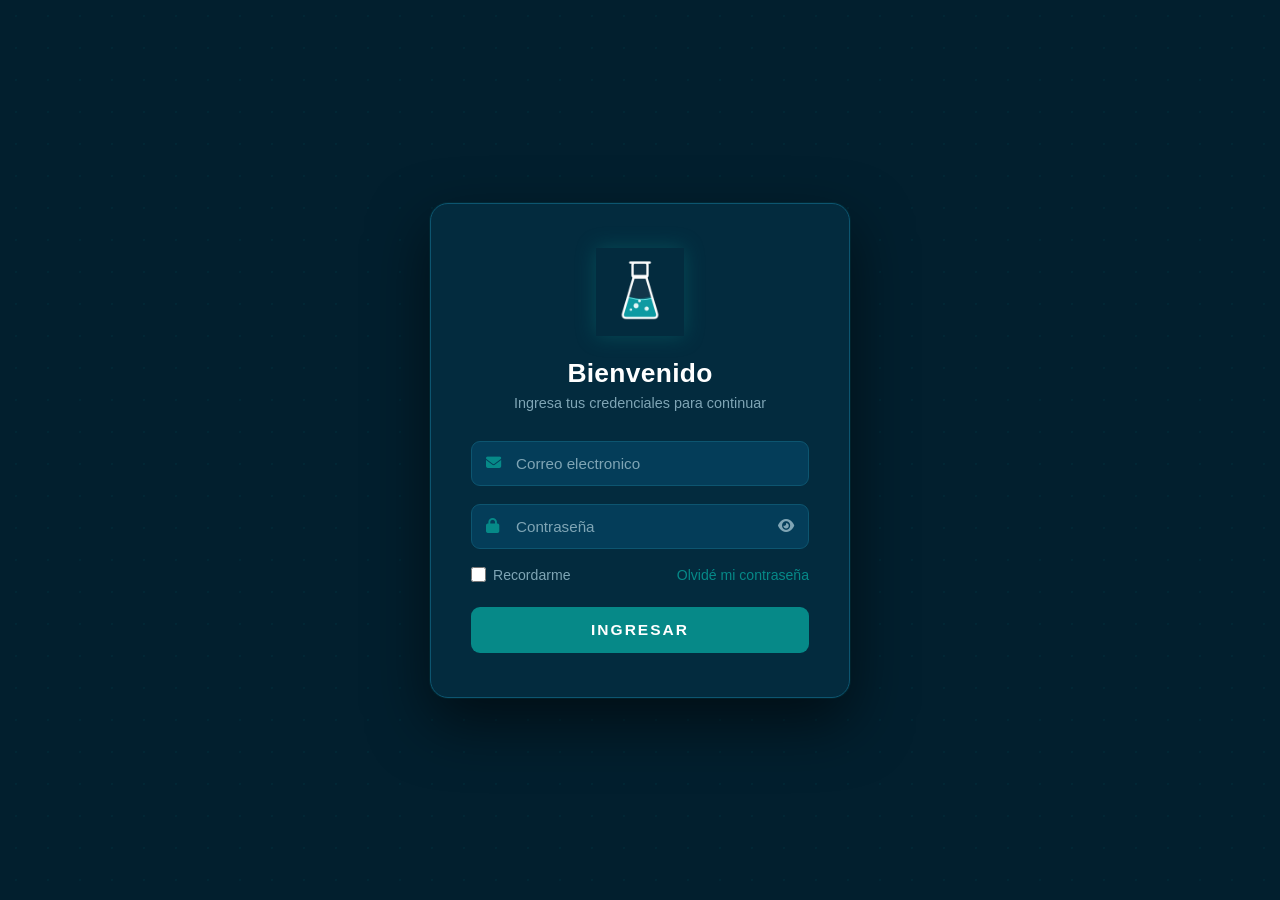
==== index.html @ 8b0cb68a "Agregando permisos en los HTML no PHP" ====
<!DOCTYPE html>
<html lang="en">
        
    <head>
        <meta charset="UTF-8">
        <meta name="viewport" content="width=device-width, initial-scale=1.0">

            <title>VITALAB</title>
            <link rel="stylesheet" href="styleVitalab.css">
            <link rel="icon" href="icons/VitaLabCla.ico">
    </head>
        
    <body> 
        <div class="Menu">
            <img src="images/Menu.png" alt="Icono menu" width="45px">
            <img src="images/Close.png" alt="Icono menu" width="45px">
        </div>
            <div class="barra_lateral">
                <div class="titulo_menu"> 
                    <img id="Logo" src="images/VitaLabCla.png" alt="Logo de VitaLab">
                    <span>Vitalab</span>
                </div>
                <br>
                <nav class="navegacion"> 
                    <ul>
                        <br>
                        <li>
                            <a href="#PrimerContenido" id="PrimerBoton">
                                <img src="images/Mail.png" alt="logo de gmail" width="20">
                                <span> &nbsp;&nbsp;&nbsp;&nbsp;Dashboard </span>
                            </a>
                        </li>
                            
                        <li>
                            <a href="#SegundoContenido" id="SegundoBoton">
                                <img src="images/Mail.png" alt="logo de gmail" width="20">
                                <span> &nbsp;&nbsp;&nbsp;&nbsp;Usuarios </span>
                            </a>
                        </li>
                        
                        <li>
                            <a href="#TercerContenido" id="TercerBoton">
                                <img src="images/Mail.png" alt="logo de gmail" width="20">
                                <span> &nbsp;&nbsp;&nbsp;&nbsp;Módulos </span>
                            </a>
                        </li>

                        <li>
                            <a href="#CuartoContenido" id="CuartoBoton">
                                <img src="images/Mail.png" alt="logo de gmail" width="20">
                                <span> &nbsp;&nbsp;&nbsp;&nbsp;Perfiles </span>
                            </a>
                        </li>

                        <li>
                            <a href="#QuintoContenido" id="QuintoBoton">
                                <img src="images/Mail.png" alt="logo de gmail" width="20">
                                <span> &nbsp;&nbsp;&nbsp;&nbsp;Permisos</P> </span>
                            </a>
                        </li>

                        <li>
                            <a href="#SextaContenido" id="SextoBoton">
                                <img src="images/Mail.png" alt="logo de gmail" width="20">
                                <span> &nbsp;&nbsp;&nbsp;&nbsp;Alumnos </span>
                            </a>
                        </li>

                        <li>
                            <a href="#SeptimaContenido" id="SeptimoBoton">
                                <img src="images/Mail.png" alt="logo de gmail" width="20">
                                <span> &nbsp;&nbsp;&nbsp;&nbsp;Carreras </span>
                            </a>
                        </li>
                    </ul>
                </nav>

                <div class="linea"></div>

                <div class="modo_oscuro">
                    <div class="info">
                        <img src="images/Oscuro.png" alt="Icono modo oscuro" width="25">
                        <span> Dark mode</span>
                    </div>

                    <div class="switch">
                        <div class="base">
                            <div class="circulo"></div>
                        </div>
                    </div>
                </div>

                <div class="usuario">
                    <img src="images/Usuario.png" alt="icono usuario">
                    <div class="info_usuario">
                        <div class="nombre_email">
                            <span class="nombre"> Nombre </span>
                            <span class="email"> Email </span>
                            <span class="perfil"> Perfil </span>
                        </div>
                    </div>
                </div>
                <br>
                <button class="cerrarSesion">Cerrar Sessión</button>
            </div>  

        <main>

            <section id="PrimerContenido" class="PrimeraSeccion">
                <h1> VITALAB </h1>
                <p>Sección del Dashboard.</p>
            </section>

            <!--Seccion del CRUD de Usuarios-->
            <section id="SegundoContenido" class="SegundaSeccion">
                <div class="contenedor_usuario"></div>
            </section>

            <section id="TercerContenido" class="TercerSeccion">
                <div class="contenedor_modulo"></div>
            </section>

            <section id="CuartoContenido" class="CuartaSeccion">
                <div class="contenedor_perfil"></div>
            </section>

            <section id="QuintoContenido" class="QuintaSeccion">
                <div class="contenedor_perfilmodulo"></div>
            </section>

            <section id="SextaContenido" class="SextaSeccion">
                <div class="contenedor_alumno"></div>
            </section>

            <section id="SeptimaContenido" class="SeptimaSeccion">
                <div class="contenedor_carrera"></div>
            </section>

            <section>
                <div class="wave wave1"></div>
                <div class="wave wave2"></div>
                <div class="wave wave3"></div>
                <div class="wave wave4"></div>
            </section>  

        </main>

        <script src="scriptVitalab.js"></script>
        <script src="scriptPermisos.js"></script>

    </body>
</html>
---- styleVitalab.css ----
@import url('https://fonts.googleapis.com/css2?family=Outfit:wght@500&display=swap');

/* Variables para los colores a utilizar*/
:root {
    --color-barra_lateral: #043D59;
    --color-texto: rgb(255,255,255);
    --color-texto_menu: #FFFFFF;
    --color-boton-texto: #FFFFFF;
    --color-boton: #068988;
    --color-menu-hover: #043D59;
    --color-menu-hover-texto: #000000;
    --color-scroll: #FFFFFF;
    --color-scroll-hover: #068988;
    --color-linea: #FFFFFF;
    --color-menu: #068988;
}

.dark-mode{
    --color-barra_lateral: #000000;
    --color-texto: #021F2E;
    --color-texto_menu: #E6E6E6;
    --color-boton-texto: #FFFFFF;
    --color-boton: #05A6A4;
    --color-menu-hover: #0D2F42;
    --color-menu-hover-texto: #FFFFFF;
    --color-texto: rgb(230, 230, 230);
    --color-scroll: #068988;
    --color-scroll-hover: #FFFFFF;
    --color-linea: #068988;
}

*{
    margin: 0;
    padding: 0;
    box-sizing: border-box;
    font-family: "Outfit", sans-serif;
}

html {
    height: 100%;
}

#Logo {
    width: 50px;
    height: auto;
}
body {
    border: 5px solid #043D59;
    height: 100vh;
    width: 100%; 
    background-color: #FFFFFF;
}

.Menu{
    position: fixed;
    width: 50px;
    height: 50px;
    font-size: 30px;
    display: none;
    justify-content: center;
    align-items: center;
    border-radius: 50%;
    cursor: pointer;
    background-color: var(--color-menu);
    color: var(--color-texto);
    right: 15px;
    top: 15px;
    z-index: 100;
}
.barra_lateral {
    position: fixed;
    display: flex;
    flex-direction: column;
    justify-content: space-between;
    width: 250px;
    height: 100%;
    padding: 20px 15px;
    background-color: var(--color-barra_lateral);
    transition: width 0.5s ease, background-color 0.3s ease, left 0.5s ease;
    z-index: 10001;
}

.barra_lateral .titulo_menu {

    width: 100%;
    height: 45px;
    color: var(--color-texto);
    display: flex;
    align-items: center;
}

.barra_lateral .titulo_menu img {
    min-width: 50px;
    font-size: 40px;
    cursor: pointer
}

.barra_lateral span {
    font-size: 18px ;
    white-space: nowrap;
    text-align: left;
    opacity: 1;
    transition: opacity 0.5s ease;  

}

.barra_lateral .titulo_menu span{
    margin-left: 5px;
    font-size: 25px;
    border: 2px;
}
.mini_barra_lateral {
    width: 80px;
}

.barra_lateral .oculto {
    opacity: 0;
    width: 0;
}

.barra_lateral .boton {
    margin-top: 30px;
    width: 100%;
    height: 45px;
    display: flex;
    margin-bottom: 10px;
    align-items: center;
    justify-content: center;
    border: none;
    border-radius: 10px;
    background-color: var(--color-boton) ;
    color: var(--color-boton-texto)
}

.barra_lateral .boton img {
    min-width: 50px;
    font-size: 25px;
}

.barra_lateral .navegacion {
    height: 100%;
    overflow-y: auto;
    overflow-x: hidden;
}

.barra_lateral .navegacion::-webkit-scrollbar {
    width: 5px;
}

.barra_lateral .navegacion::-webkit-scrollbar-thumb {
    background-color: var(--color-scroll);
}

.barra_lateral .navegacion::-webkit-scrollbar-thumb:hover {
    background-color: var(--color-scroll-hover);
}

.barra_lateral .navegacion li {
    list-style: none;
    display: flex;
    margin-bottom: 5px;
}

.barra_lateral .navegacion a {
    width: 100%;
    height: 45px;
    display: flex;
    align-items: center;
    text-decoration: none;
    border-radius: 10px;
    color: var(--color-texto_menu)
}

.barra_lateral .navegacion a:hover {
    background-color: var(--color-menu-hover);
    color: var(--color-menu-hover-texto);
}

.barra_lateral .navegacion img {
    min-width: 50px;
    font-size: 20px;
}

.barra_lateral .linea {
    width: 100%;
    height: 1px;
    margin-top: 15px;
    background-color: var(--color-linea);
}

.barra_lateral .modo_oscuro {
    width: 100%;
    border-radius: 10px;
    margin-bottom: 80px;
    display: flex;
    justify-content: space-between;
}

.barra_lateral .modo_oscuro .info{
    width: 150px;
    height: 45px;
    display: flex;
    overflow: hidden;
    align-items: center;
    color: var(--color-texto_menu)
}

.barra_lateral .modo_oscuro .img {
    width: 50px;
    font-size: 20px;
}

.barra_lateral .modo_oscuro .switch{
    display: flex;
    align-items: center;
    justify-content: center;
    min-width: 50px;
    height: 45px;
}

.barra_lateral .modo_oscuro .base {
    position: relative;
    display: flex;
    align-items: center;
    width: 35px;
    height: 20px;
    background-color: #068988;
    border-radius: 50px;
}

.barra_lateral .modo_oscuro .circulo {
    position: absolute;
    width: 18px;
    height: 90%;
    background-color: #FFFFFF;
    border-radius: 50%;
    left: 2px;
    transition: left 0.5s ease;
}

.barra_lateral .modo_oscuro .circulo.prendido {
    left: 15px;
}

.barra_lateral .usuario {
    margin-top: auto;
    width: 100%;
    display: flex;
}

.barra_lateral .usuario img {
    width: 50px;
    height: 50px;
    border-radius: 10px;
}

.barra_lateral .usuario .info_usuario {
    width: 100%;
    display: flex;
    align-items: center;
    justify-content: space-between;
    color: var(--color-texto);
    overflow: hidden;
}

.barra_lateral .usuario .nombre_email {
    width: 100%;
    display: flex;
    flex-direction: column;
    margin-left: 15px;
}

.barra_lateral .usuario .nombre {
    font-size: 15px;
    font-weight: 600;
}

.barra_lateral .usuario .email {
    font-size: 13px;;
}

.barra_lateral .usuario .perfil {
    font-size: 13px;;
}

.barra_lateral .usuario img {
    font-size: 20px;;
}

#inicio {
    background-color: var(--color-menu-hover);
    color: var(--color-menu-hover-texto)
}
main {
    margin-left: 250px;
    padding: 20px;
    transition: margin-left 0.5s ease;
}

main.min_main{
    margin-left: 80px;
}


section .wave {
    position: absolute;
    bottom: 0;
    left: 0;
    width: 100%;
    height: 100px;
    background: url(images/wave2.png);
    background-size: 1000px 100px;
}

section .wave.wave1 {
    animation: animacionOlaLeft 30s linear infinite;
    z-index: 1000;
    opacity: 1;
    animation-delay: 0s;
    bottom: 0px;
}

section .wave.wave2 {
    animation: animacionOlaRight 15s linear infinite;
    z-index: 999;
    opacity: 0.5;
    animation-delay: -5s;
    bottom: 10px;
}

section .wave.wave3 {
    animation: animacionOlaLeft 30s linear infinite;
    z-index: 998;
    opacity: 0.2;
    animation-delay: -2s;
    bottom: 15px;
}

section .wave.wave4 {
    animation: animacionOlaRight 15s linear infinite;
    z-index: 997;
    opacity: 0.7;
    animation-delay: -5s;
    bottom: 20px;
}

.PrimeraSeccion {
    display: block;
}

.SegundaSeccion, .TercerSeccion, .CuartaSeccion, .QuintaSeccion, .SextaSeccion, .SeptimaSeccion {
    display: none;
}

.desplegado {
    display: block;
}

.oculto {
    display: none;
}

.tarjeta {
    position: relative;
}


@keyframes animacionOlaLeft{
    0%{
        background-position-x: 0;
    }
    100%{
        background-position-x: 1000px;
    }
}

@keyframes animacionOlaRight{
    0%{
        background-position-x: 1000px;
    }
    100%{
        background-position-x: 0;
    }
}

.titulo {
    display: flex;
    justify-content: center; 
    font-size: 50px;
}

.formularios {
    display: flex;
    justify-content: center; 
}

.contenido {
    /*colocamos unas lineas mas agradables a la vista*/
    border-collapse: collapse;   
    margin: 30px auto;        
    /*y un espaciado adecuado*/   
    width: 90%;
}

.contenido th, .contenido td {
    padding: 10px 15px;         
    text-align: left;
}

.contenido th{
    border-bottom: 1px solid #333; 
    text-align: center;
    background: #068988;
    color: #fff;
    font-size: 15px;
}

/*cuando el cursos pase por encima, que cambie de color*/
.contenido tbody tr:hover {
    background: #c6f4f4;         
}

#form, #formPermiso, #formPerfilModulo, #formPerfiles, #formModulo, #formCarrera, #formAlumno {
    display: flex;
    flex-direction: column;  
    align-items: center;
    gap: 20px;              
}

.campos input, select{
    padding: 12px 14px;      
    font-size: 15px;         
    width: 180px;           
}

.cerrarSesion{
    padding: 12px;      
    font-size: 15px;         
    width: 180px;
}

.cerrarSesion:hover {
    background-color: rgb(201, 89, 89);
    color: white;
}

.campos select{
    padding: 12px 14px;      
    font-size: 15px;         
    width: 210px;           
}

#descripcion_modulo, #descripcion_perfil, #descripcion_carrera {
    width: 500px;
}

#correo_alumno, #correo_usuario {
    width: 250px;
}

.botones button {
    padding: 12px 20px;
    font-size: 15px;
    cursor: pointer;
}

@media (max-height: 660px) {
    .barra_lateral .titulo_menu{
        margin-bottom: 5px;
    }
    .barra_lateral .modo_oscuro {
        margin-bottom: 3px;
    }
}

@media (max-width: 600px) {
    .barra_lateral{
        position: fixed;
        left: -250px;
    }

    .max_barra_lateral{
        left: 0;

    }
    .Menu {
        display: flex;
    }

    .Menu img:nth-child(2){
        display: none;
    }
    main{
        margin-left: 0;
    }

    main.min_main{
        margin-left: 0;
    }
    
    @media  (max-width: 320px) {
        .barra_lateral.max_barra_lateral{
            width: 80px;
        }
        .barra_lateral.max_barra_lateral span {
            opacity: 0;
            width: 0;
        }
    }
    section {
        height: 66vh;
    }
}
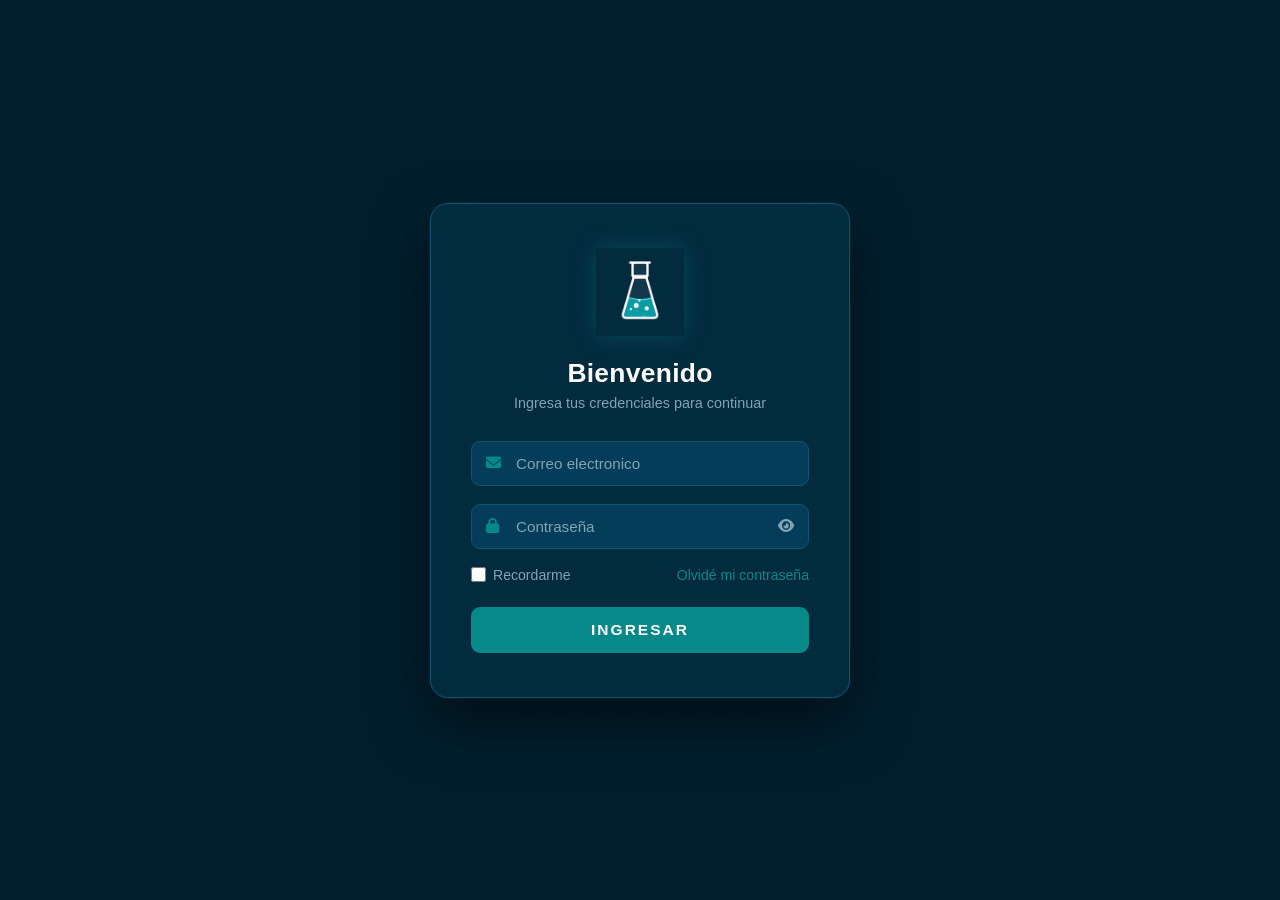
==== commit 503aea18: "Agregando imagenes y mejor presentación al frontend" ====
--- a/index.html
+++ b/index.html
@@ -18,7 +18,9 @@
             <div class="barra_lateral">
                 <div class="titulo_menu"> 
                     <img id="Logo" src="images/VitaLabCla.png" alt="Logo de VitaLab">
-                    <span>Vitalab</span>
+                    <span>
+                        <img id="LogoTexto" src="images/VitaLabTextoBla.png" alt="VitaLab con Texto" width="150px">
+                    </span>
                 </div>
                 <br>
                 <nav class="navegacion"> 
@@ -26,49 +28,49 @@
                         <br>
                         <li>
                             <a href="#PrimerContenido" id="PrimerBoton">
-                                <img src="images/Mail.png" alt="logo de gmail" width="20">
+                                <img src="images/dashboard.png" alt="logo de gmail" width="20">
                                 <span> &nbsp;&nbsp;&nbsp;&nbsp;Dashboard </span>
                             </a>
                         </li>
                             
                         <li>
                             <a href="#SegundoContenido" id="SegundoBoton">
-                                <img src="images/Mail.png" alt="logo de gmail" width="20">
+                                <img src="images/usuarios.png" alt="logo de gmail" width="20">
                                 <span> &nbsp;&nbsp;&nbsp;&nbsp;Usuarios </span>
                             </a>
                         </li>
                         
                         <li>
                             <a href="#TercerContenido" id="TercerBoton">
-                                <img src="images/Mail.png" alt="logo de gmail" width="20">
+                                <img src="images/modulos.png" alt="logo de gmail" width=10">
                                 <span> &nbsp;&nbsp;&nbsp;&nbsp;Módulos </span>
                             </a>
                         </li>
 
                         <li>
                             <a href="#CuartoContenido" id="CuartoBoton">
-                                <img src="images/Mail.png" alt="logo de gmail" width="20">
+                                <img src="images/perfiles.png" alt="logo de gmail" width="20">
                                 <span> &nbsp;&nbsp;&nbsp;&nbsp;Perfiles </span>
                             </a>
                         </li>
 
                         <li>
                             <a href="#QuintoContenido" id="QuintoBoton">
-                                <img src="images/Mail.png" alt="logo de gmail" width="20">
+                                <img src="images/permisos.png" alt="logo de gmail" width="20">
                                 <span> &nbsp;&nbsp;&nbsp;&nbsp;Permisos</P> </span>
                             </a>
                         </li>
 
                         <li>
                             <a href="#SextaContenido" id="SextoBoton">
-                                <img src="images/Mail.png" alt="logo de gmail" width="20">
+                                <img src="images/alumnos.png" alt="logo de gmail" width="20">
                                 <span> &nbsp;&nbsp;&nbsp;&nbsp;Alumnos </span>
                             </a>
                         </li>
 
                         <li>
                             <a href="#SeptimaContenido" id="SeptimoBoton">
-                                <img src="images/Mail.png" alt="logo de gmail" width="20">
+                                <img src="images/carreras.png" alt="logo de gmail" width="20">
                                 <span> &nbsp;&nbsp;&nbsp;&nbsp;Carreras </span>
                             </a>
                         </li>
@@ -79,8 +81,8 @@
 
                 <div class="modo_oscuro">
                     <div class="info">
-                        <img src="images/Oscuro.png" alt="Icono modo oscuro" width="25">
-                        <span> Dark mode</span>
+                        <img src="images/Oscuro2.png" alt="Icono modo oscuro" width="25">
+                        <span>&nbsp;&nbsp;&nbspDark mode</span>
                     </div>
 
                     <div class="switch">
@@ -91,7 +93,7 @@
                 </div>
 
                 <div class="usuario">
-                    <img src="images/Usuario.png" alt="icono usuario">
+                    <img src="images/Usuario2.png" alt="icono usuario">
                     <div class="info_usuario">
                         <div class="nombre_email">
                             <span class="nombre"> Nombre </span>
@@ -101,7 +103,10 @@
                     </div>
                 </div>
                 <br>
-                <button class="cerrarSesion">Cerrar Sessión</button>
+                <button class="cerrarSesion">
+                    <img src="images/logout.png" alt="Cerrar Sesion" width="20px">
+                    <span class="textoCerrar">Cerrar Sessión</span>
+                </button>
             </div>  
 
         <main>
--- a/styleVitalab.css
+++ b/styleVitalab.css
@@ -8,7 +8,7 @@
     --color-boton-texto: #FFFFFF;
     --color-boton: #068988;
     --color-menu-hover: #043D59;
-    --color-menu-hover-texto: #000000;
+    --color-menu-hover-texto: #6e7c7c;
     --color-scroll: #FFFFFF;
     --color-scroll-hover: #068988;
     --color-linea: #FFFFFF;
@@ -177,7 +177,7 @@
 }
 
 .barra_lateral .navegacion img {
-    min-width: 50px;
+    min-width: 40px;
     font-size: 20px;
 }
 
@@ -433,15 +433,38 @@
     width: 180px;           
 }
 
-.cerrarSesion{
-    padding: 12px;      
-    font-size: 15px;         
-    width: 180px;
+.cerrarSesion {
+    width: 100%;
+    height: 45px;
+    padding: 10px;
+    font-size: 15px;
+    display: flex;
+    align-items: center;
+    justify-content: center;
+    gap: 8px;
+}
+
+.cerrarSesion img {
+    width: 25px;
+    height: 25px;
+    object-fit: contain;
+}
+
+.barra_lateral.mini_barra_lateral .cerrarSesion {
+    width: 45px;
+    height: 45px;
+    padding: 5px;
+    font-size: 0;
+    padding: 10px;
 }
 
 .cerrarSesion:hover {
     background-color: rgb(201, 89, 89);
     color: white;
+}
+
+.barra_lateral.mini_barra_lateral .textoCerrar {
+    display: none;
 }
 
 .campos select{
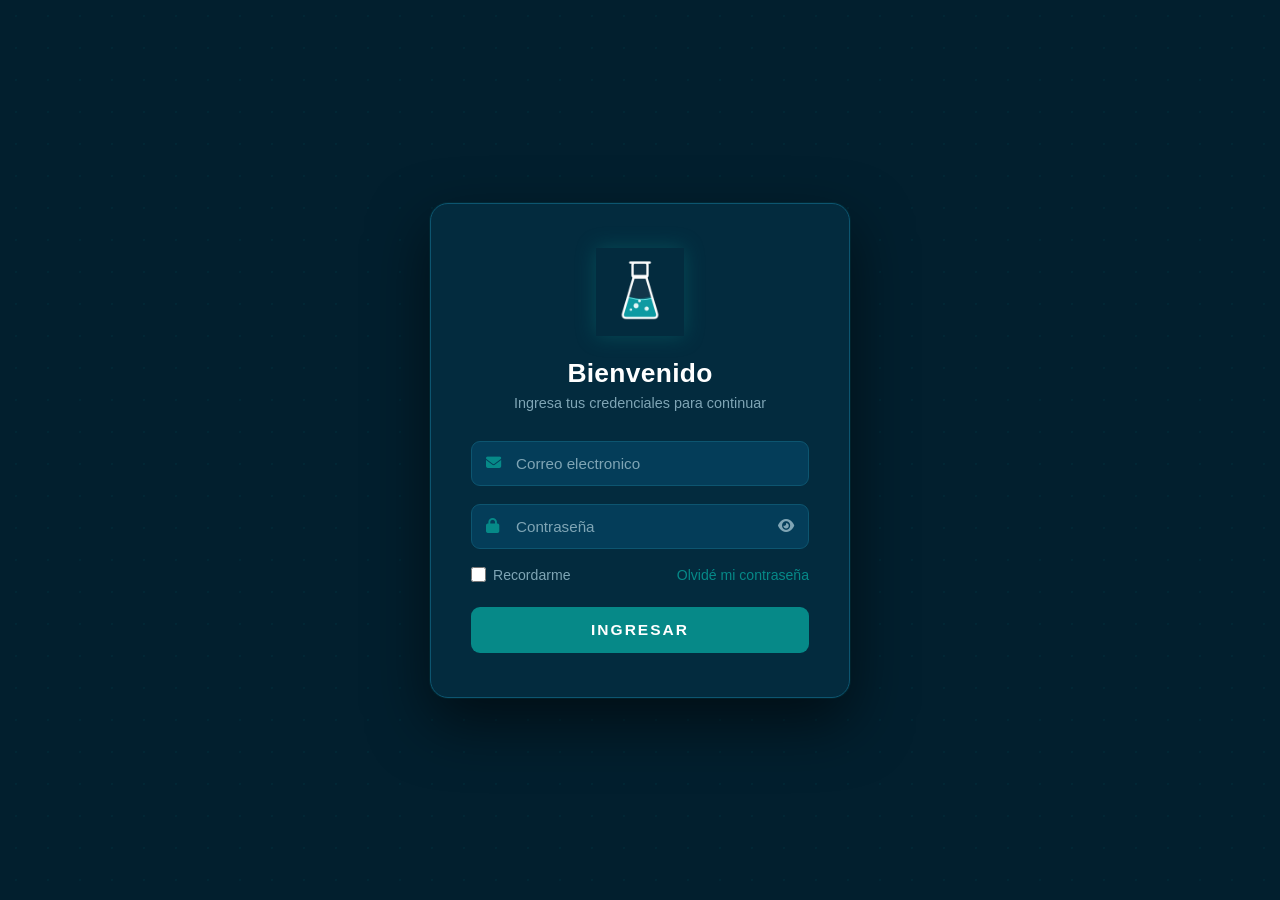
==== commit 0dab3e76: "Merge pull request #26 from AndyGar01/transaccionalPrestamos Subiendo la transaccional de prestamos" ====
--- a/index.html
+++ b/index.html
@@ -42,7 +42,7 @@
                         
                         <li>
                             <a href="#TercerContenido" id="TercerBoton">
-                                <img src="images/modulos.png" alt="logo de gmail" width=10">
+                                <img src="images/modulos.png" alt="logo de gmail" width="10">
                                 <span> &nbsp;&nbsp;&nbsp;&nbsp;Módulos </span>
                             </a>
                         </li>
@@ -74,6 +74,20 @@
                                 <span> &nbsp;&nbsp;&nbsp;&nbsp;Carreras </span>
                             </a>
                         </li>
+
+                        <li>
+                            <a href="#OctavaContenido" id="OctavaBoton">
+                                <img src="images/equipos.png" alt="logo de gmail" width="20">
+                                <span> &nbsp;&nbsp;&nbsp;&nbsp;Equipos </span>
+                            </a>
+                        </li>
+
+                        <li>
+                            <a href="#NovenaContenido" id="NovenoBoton">
+                                <img src="images/prestamos.png" alt="logo de gmail" width="20">
+                                <span> &nbsp;&nbsp;&nbsp;&nbsp;Préstamos </span>
+                            </a>
+                        </li>                        
                     </ul>
                 </nav>
 
@@ -82,7 +96,7 @@
                 <div class="modo_oscuro">
                     <div class="info">
                         <img src="images/Oscuro2.png" alt="Icono modo oscuro" width="25">
-                        <span>&nbsp;&nbsp;&nbspDark mode</span>
+                        <span>&nbsp;&nbsp;&nbsp;Dark mode</span>
                     </div>
 
                     <div class="switch">
@@ -141,6 +155,14 @@
                 <div class="contenedor_carrera"></div>
             </section>
 
+            <section id="OctavaContenido" class="OctavaSeccion">
+                <div class="contenedor_equipos"></div>
+            </section>
+            
+            <section id="NovenaContenido" class="NovenaSeccion">
+                <div class="contenedor_prestamos"></div>
+            </section>
+
             <section>
                 <div class="wave wave1"></div>
                 <div class="wave wave2"></div>
--- a/styleVitalab.css
+++ b/styleVitalab.css
@@ -46,7 +46,7 @@
 }
 body {
     border: 5px solid #043D59;
-    height: 100vh;
+    min-height: 100vh;
     width: 100%; 
     background-color: #FFFFFF;
 }
@@ -348,7 +348,7 @@
     display: block;
 }
 
-.SegundaSeccion, .TercerSeccion, .CuartaSeccion, .QuintaSeccion, .SextaSeccion, .SeptimaSeccion {
+.SegundaSeccion, .TercerSeccion, .CuartaSeccion, .QuintaSeccion, .SextaSeccion, .SeptimaSeccion, .OctavaSeccion, .NovenaSeccion {
     display: none;
 }
 
@@ -420,14 +420,13 @@
     background: #c6f4f4;         
 }
 
-#form, #formPermiso, #formPerfilModulo, #formPerfiles, #formModulo, #formCarrera, #formAlumno {
-    display: flex;
+#form, #formPermiso, #formPerfilModulo, #formPerfiles, #formModulo, #formCarrera, #formAlumno, #formEquipo, #formPrestamo {    display: flex;
     flex-direction: column;  
     align-items: center;
     gap: 20px;              
 }
 
-.campos input, select{
+.campos input, .campos select{
     padding: 12px 14px;      
     font-size: 15px;         
     width: 180px;           
@@ -530,8 +529,74 @@
             width: 0;
         }
     }
-    section {
-        height: 66vh;
-    }
-}
-
+}
+
+.campos, .botones {
+    display: flex;
+    flex-wrap: wrap;
+    justify-content: center;
+    gap: 10px;
+}
+
+.campos input, .campos select {
+    max-width: 100%;
+}
+
+@media (max-width: 900px) {
+    .contenido {
+        display: block;
+        width: fit-content;
+        max-width: 100%;
+        overflow-x: auto; 
+    }
+}
+
+.titulo {
+    font-size: clamp(26px, 6vw, 50px);
+}
+
+section .wave {
+    pointer-events: none;
+}
+
+@media (max-width: 600px) {
+    main {
+        padding-top: 75px;
+    }
+
+    .campos input, .campos select {
+        width: 250px;
+        max-width: 250px;
+    }
+}
+
+section .wave.wave1 { z-index: -1; }
+section .wave.wave2 { z-index: -2; }
+section .wave.wave3 { z-index: -3; }
+section .wave.wave4 { z-index: -4; }
+
+.campos input[type="checkbox"] {
+    width: auto;
+    padding: 0;
+}
+
+@media (max-width: 600px) {
+    .contenido:has(#tabla) :is(th, td):is(:nth-child(1), :nth-child(2), :nth-child(3), :nth-child(8)) {
+        display: none;
+    }
+    .contenido:has(#tablaAlumno) :is(th, td):is(:nth-child(1), :nth-child(2), :nth-child(3), :nth-child(8)) {
+        display: none;
+    }
+}
+
+@media (max-width: 600px) {
+    main {
+        padding-left: 10px;
+        padding-right: 10px;
+    }
+
+    .contenido th, .contenido td {
+        padding: 5px 4px;
+        font-size: 11px;
+    }
+}
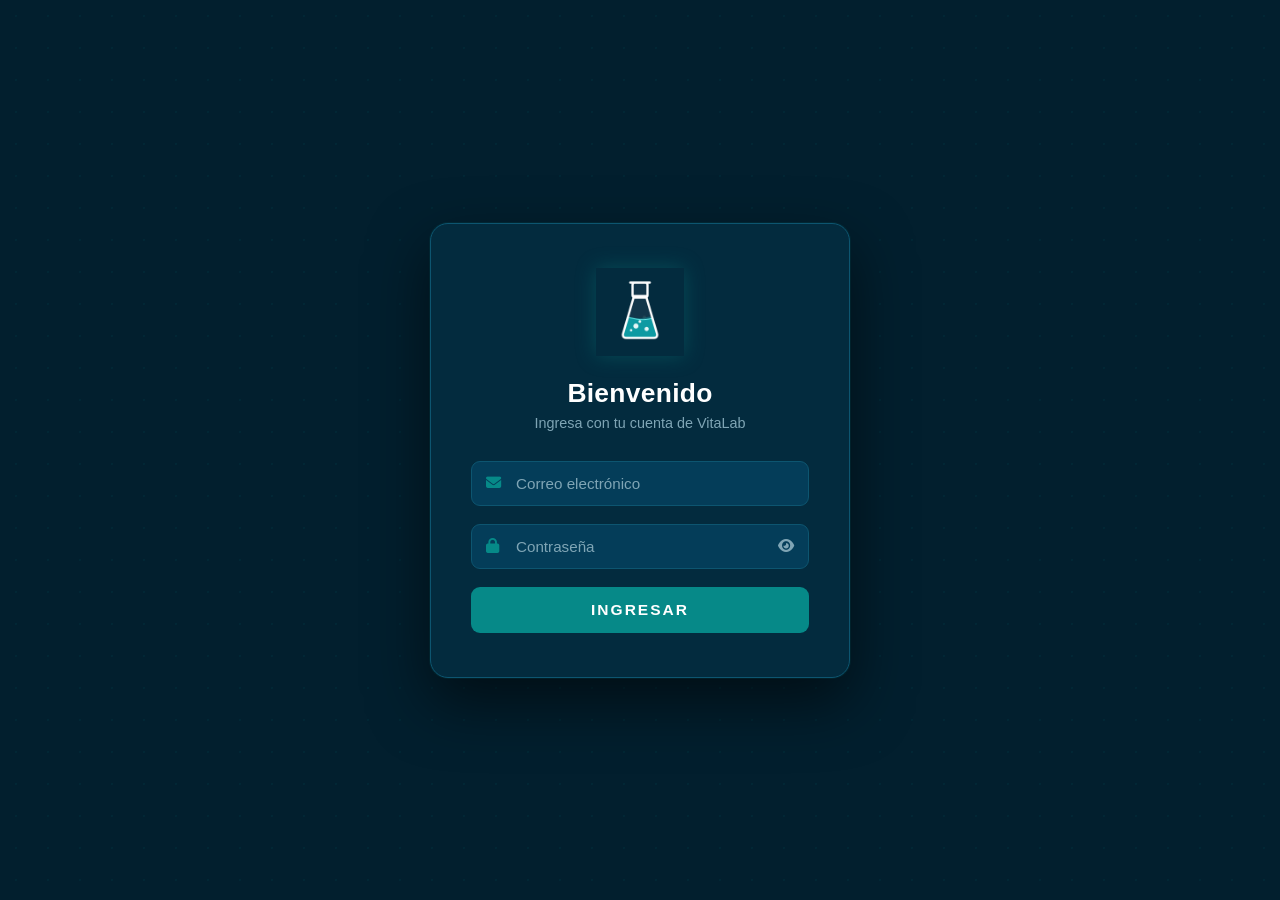
==== commit ab1066c9: "Subiendo devoluciones + mejoras en equipos y prestamos" ====
--- a/index.html
+++ b/index.html
@@ -87,7 +87,14 @@
                                 <img src="images/prestamos.png" alt="logo de gmail" width="20">
                                 <span> &nbsp;&nbsp;&nbsp;&nbsp;Préstamos </span>
                             </a>
-                        </li>                        
+                        </li> 
+                        
+                        <li>
+                            <a href="#DecimaContenido" id="DecimoBoton">
+                                <img src="images/prestamos.png" alt="logo de devoluciones" width="20">
+                                <span> &nbsp;&nbsp;&nbsp;&nbsp;Devoluciones </span>
+                            </a>
+                        </li>
                     </ul>
                 </nav>
 
@@ -163,6 +170,10 @@
                 <div class="contenedor_prestamos"></div>
             </section>
 
+            <section id="DecimaContenido" class="DecimaSeccion">
+                <div class="contenedor_devoluciones"></div>
+            </section>
+
             <section>
                 <div class="wave wave1"></div>
                 <div class="wave wave2"></div>
--- a/styleVitalab.css
+++ b/styleVitalab.css
@@ -348,7 +348,7 @@
     display: block;
 }
 
-.SegundaSeccion, .TercerSeccion, .CuartaSeccion, .QuintaSeccion, .SextaSeccion, .SeptimaSeccion, .OctavaSeccion, .NovenaSeccion {
+.SegundaSeccion, .TercerSeccion, .CuartaSeccion, .QuintaSeccion, .SextaSeccion, .SeptimaSeccion, .OctavaSeccion, .NovenaSeccion, .DecimaSeccion {
     display: none;
 }
 
@@ -418,6 +418,43 @@
 /*cuando el cursos pase por encima, que cambie de color*/
 .contenido tbody tr:hover {
     background: #c6f4f4;         
+}
+
+/*contenedor con scroll para que la tabla no choque con las olas*/
+.scroll_tabla {
+    width: 90%;
+    max-height: 25vh;
+    min-height: 120px;
+    overflow-y: auto;
+    margin: 20px auto;
+}
+
+.scroll_tabla .contenido {
+    width: 100%;
+    margin: 0;
+}
+
+.scroll_tabla .contenido th {
+    position: sticky;
+    top: 0;
+}
+
+#formPrestamo .inventario_filtros {
+    width: 90%;
+    margin: 0;
+}
+
+#mensajeEquiposPrestamo {
+    min-height: 0;
+    margin: 0;
+}
+
+#mensajeEquiposPrestamo:empty {
+    display: none;
+}
+
+#formPrestamo .scroll_tabla {
+    margin: 0 auto;
 }
 
 #form, #formPermiso, #formPerfilModulo, #formPerfiles, #formModulo, #formCarrera, #formAlumno, #formEquipo, #formPrestamo {    display: flex;
@@ -599,4 +636,513 @@
         padding: 5px 4px;
         font-size: 11px;
     }
-}+}
+
+.inventario {
+    position: relative;
+    z-index: 1;
+    width: 100%;
+    max-width: 1500px;
+    margin: 0 auto;
+    padding: 18px 18px 120px;
+    color: #043D59;
+}
+
+.inventario_encabezado {
+    position: relative;
+    display: block;
+    min-height: 142px;
+    padding: 10px 0 12px;
+    margin: 0 auto 20px;
+}
+
+.inventario_encabezado > div:first-child {
+    text-align: center;
+}
+
+.inventario_encabezado .titulo {
+    margin-bottom: 4px;
+    color: #043D59;
+    line-height: 1.15;
+}
+
+.inventario_encabezado p {
+    font-size: 16px;
+}
+
+.inventario_ayuda {
+    position: absolute;
+    top: 0;
+    right: 0;
+}
+
+.inventario_ayuda img {
+    display: block;
+    width: 112px;
+    height: 142px;
+    object-fit: contain;
+}
+
+.inventario_acciones {
+    display: flex;
+    flex-wrap: wrap;
+    gap: 10px;
+    margin: 12px 0;
+}
+
+.inventario button {
+    min-height: 42px;
+    padding: 9px 16px;
+    border: 1px solid #043D59;
+    border-radius: 5px;
+    background: #FFFFFF;
+    color: #043D59;
+    font: inherit;
+    cursor: pointer;
+}
+
+.inventario button.AgregarModificar,
+.inventario button:hover:not(:disabled) {
+    border-color: #068988;
+    background: #068988;
+    color: #FFFFFF;
+}
+
+.inventario button:disabled {
+    cursor: not-allowed;
+    opacity: .55;
+}
+
+.inventario button:focus-visible,
+.inventario input:focus-visible,
+.inventario select:focus-visible {
+    outline: 3px solid #0A9895;
+    outline-offset: 2px;
+}
+
+.inventario_resumen {
+    margin: 8px 0 14px;
+    font-size: 15px;
+    font-weight: 600;
+}
+
+.inventario_ayuda_seleccion {
+    margin: -6px 0 8px;
+    color: #4D626B;
+    font-size: 13px;
+}
+
+.solo_lectores {
+    position: absolute;
+    width: 1px;
+    height: 1px;
+    overflow: hidden;
+    clip: rect(0, 0, 0, 0);
+    white-space: nowrap;
+    clip-path: inset(50%);
+}
+
+.inventario_filtros {
+    display: grid;
+    grid-template-columns: minmax(280px, 1.7fr) repeat(2, minmax(180px, 1fr));
+    gap: 12px;
+    margin: 0 0 16px;
+}
+
+.inventario_filtro {
+    display: flex;
+    min-width: 0;
+    flex-direction: column;
+    gap: 5px;
+}
+
+.inventario_filtro label,
+.inventario .campos label,
+.inventario_catalogos form label {
+    color: #043D59;
+    font-size: 13px;
+    font-weight: 600;
+}
+
+.inventario_filtro input,
+.inventario_filtro select,
+.inventario .campos input,
+.inventario .campos select,
+.inventario_catalogos form input {
+    width: 100%;
+    min-width: 0;
+    max-width: none;
+    min-height: 42px;
+    padding: 9px 11px;
+    border: 1px solid #A8B4B8;
+    border-radius: 5px;
+    background: #FFFFFF;
+    color: #043D59;
+    font: inherit;
+}
+
+.inventario_tabla_scroll {
+    width: 100%;
+    overflow-x: auto;
+    border: 1px solid #D9D9D9;
+    border-radius: 5px;
+}
+
+.inventario .inventario_tabla {
+    display: table;
+    width: 100%;
+    min-width: 780px;
+    margin: 0;
+    background: #FFFFFF;
+}
+
+.inventario .inventario_tabla th,
+.inventario .inventario_tabla td {
+    padding: 11px 12px;
+    border-bottom: 1px solid #E1E7E9;
+    text-align: left;
+    font-size: 14px;
+}
+
+.inventario .inventario_tabla th {
+    border: 0;
+    background: #068988;
+    color: #FFFFFF;
+}
+
+.inventario .inventario_tabla th:nth-child(5),
+.inventario .inventario_tabla td:nth-child(5) {
+    text-align: center;
+}
+
+.inventario .inventario_tabla tbody tr:hover,
+.inventario .inventario_tabla tbody tr.equipo_seleccionado {
+    background: #E8F7F6;
+}
+
+.inventario .inventario_tabla tbody tr[data-equipo] {
+    cursor: pointer;
+}
+
+.inventario .inventario_tabla tbody tr[data-equipo]:focus-visible {
+    outline: 3px solid #068988;
+    outline-offset: -3px;
+}
+
+.inventario .inventario_tabla tbody tr.equipo_seleccionado td:first-child {
+    box-shadow: inset 4px 0 #068988;
+}
+
+.inventario_mensaje_estado {
+    min-height: 24px;
+    margin-top: 14px;
+    font-size: 14px;
+}
+
+.inventario_modal {
+    position: fixed;
+    z-index: 10010;
+    inset: 0 0 0 250px;
+    display: flex;
+    align-items: center;
+    justify-content: center;
+    padding: 20px;
+    background: rgb(4 31 45 / 55%);
+}
+
+body:has(.barra_lateral.mini_barra_lateral) .inventario_modal {
+    left: 80px;
+}
+
+.inventario_modal.oculto {
+    display: none;
+}
+
+.inventario_modal_contenido {
+    position: relative;
+    width: min(760px, 100%);
+    max-height: min(88vh, 850px);
+    overflow-y: auto;
+    padding: 28px;
+    border-top: 5px solid #068988;
+    border-radius: 8px;
+    background: #FFFFFF;
+    box-shadow: 0 16px 45px rgb(0 0 0 / 20%);
+}
+
+.inventario_modal_contenido h2 {
+    margin: 0 38px 20px 0;
+    color: #043D59;
+    font-size: 25px;
+}
+
+.inventario_cerrar {
+    position: absolute;
+    top: 10px;
+    right: 12px;
+    width: 40px;
+    padding: 0 !important;
+    border: 0 !important;
+    background: transparent !important;
+    color: #043D59 !important;
+    font-size: 30px !important;
+}
+
+.inventario #formEquipo {
+    display: block;
+    width: 100%;
+}
+
+.inventario .campos {
+    display: grid;
+    grid-template-columns: repeat(2, minmax(0, 1fr));
+    justify-content: initial;
+    gap: 14px;
+}
+
+.inventario .campos label,
+.inventario_catalogos form label {
+    display: flex;
+    flex-direction: column;
+    gap: 6px;
+}
+
+.inventario .botones {
+    justify-content: flex-end;
+    margin-top: 20px;
+}
+
+.inventario_catalogos {
+    width: min(900px, 100%);
+}
+
+.inventario_catalogo_columnas {
+    display: grid;
+    grid-template-columns: repeat(2, minmax(0, 1fr));
+    gap: 22px;
+}
+
+.inventario_catalogo_columnas section {
+    min-width: 0;
+}
+
+.inventario_catalogo_columnas h3 {
+    margin-bottom: 12px;
+    color: #043D59;
+}
+
+.inventario_catalogos form {
+    display: grid;
+    gap: 10px;
+}
+
+.inventario_catalogos ul {
+    margin-top: 14px;
+    list-style: none;
+}
+
+.inventario_catalogos li {
+    display: flex;
+    align-items: center;
+    justify-content: space-between;
+    gap: 10px;
+    padding: 9px 0;
+    border-bottom: 1px solid #E1E7E9;
+}
+
+.inventario_catalogos li button {
+    min-height: 34px;
+    padding: 5px 10px;
+}
+
+.inventario_gestion {
+    width: min(460px, 100%);
+}
+
+.inventario_gestion p {
+    margin-bottom: 20px;
+}
+
+.inventario_gestion_acciones {
+    display: flex;
+    flex-wrap: wrap;
+    gap: 10px;
+}
+
+main > section:has(> .wave) {
+    position: fixed;
+    z-index: 0;
+    right: 0;
+    bottom: 0;
+    left: 0;
+    height: 100px;
+    pointer-events: none;
+}
+
+@media (max-width: 1000px) {
+    .inventario_ayuda img {
+        width: 92px;
+        height: 116px;
+    }
+
+    .inventario_filtros {
+        grid-template-columns: repeat(2, minmax(0, 1fr));
+    }
+}
+
+@media (max-width: 650px) {
+    .inventario {
+        padding: 12px 4px 120px;
+    }
+
+    .inventario_encabezado {
+        min-height: auto;
+        padding: 0 0 8px;
+    }
+
+    .inventario_encabezado .titulo {
+        font-size: clamp(28px, 8vw, 38px);
+    }
+
+    .inventario_ayuda {
+        position: static;
+        display: flex;
+        justify-content: center;
+        margin-top: 8px;
+    }
+
+    .inventario_ayuda img {
+        width: 76px;
+        height: 92px;
+    }
+
+    .inventario_filtros,
+    .inventario .campos,
+    .inventario_catalogo_columnas {
+        grid-template-columns: minmax(0, 1fr);
+    }
+
+    .inventario_acciones > button {
+        flex: 1 1 100%;
+    }
+
+    .inventario_modal {
+        inset: 0;
+        align-items: flex-start;
+        padding: 12px;
+    }
+
+    .inventario_modal_contenido {
+        margin: auto 0;
+        padding: 22px 18px;
+    }
+
+    .inventario_modal_contenido h2 {
+        font-size: 21px;
+    }
+
+    .inventario .botones > button,
+    .inventario_gestion_acciones > button {
+        flex: 1 1 100%;
+    }
+}
+
+.inventario_modal_contenido.inventario_catalogos {
+    width: min(900px, 100%);
+    max-height: 84vh;
+    padding: 26px;
+}
+
+.inventario_catalogo_columna {
+    min-width: 0;
+    padding: 16px;
+    border: 1px solid #D9D9D9;
+    border-radius: 5px;
+    background: #FFFFFF;
+}
+
+.inventario_catalogo_columna form > input[type="hidden"] {
+    display: none;
+}
+
+.inventario_catalogos form {
+    display: grid;
+    grid-template-columns: minmax(0, 1fr);
+    gap: 8px;
+}
+
+.inventario_catalogos .inventario_catalogo_acciones {
+    display: flex;
+    flex-wrap: wrap;
+    justify-content: flex-start;
+    gap: 8px;
+    margin-top: 4px;
+}
+
+.inventario_catalogos .inventario_catalogo_acciones button {
+    min-height: 38px;
+    padding: 7px 12px;
+}
+
+.inventario_catalogos button.Eliminar {
+    border-color: #8A3030;
+    color: #8A3030;
+}
+
+.inventario_catalogos button.Eliminar:hover:not(:disabled) {
+    border-color: #8A3030;
+    background: #8A3030;
+    color: #FFFFFF;
+}
+
+.inventario_catalogo_instruccion {
+    margin: 14px 0 6px;
+    color: #4D626B;
+    font-size: 13px;
+}
+
+.inventario_catalogos .inventario_catalogo_lista {
+    max-height: 185px;
+    overflow-y: auto;
+    margin: 0;
+    border-top: 1px solid #D9D9D9;
+    list-style: none;
+}
+
+.inventario_catalogos .inventario_catalogo_lista li {
+    display: block;
+    padding: 10px 9px;
+    border-bottom: 1px solid #D9D9D9;
+    color: #043D59;
+    cursor: pointer;
+}
+
+.inventario_catalogos .inventario_catalogo_lista li[data-categoria]:hover,
+.inventario_catalogos .inventario_catalogo_lista li[data-estado]:hover,
+.inventario_catalogos .inventario_catalogo_lista li[aria-pressed="true"] {
+    background: #E8F7F6;
+}
+
+.inventario_catalogos .inventario_catalogo_lista li:focus-visible {
+    outline: 2px solid #068988;
+    outline-offset: -2px;
+}
+
+.inventario_catalogos .inventario_catalogo_lista .inventario_catalogo_vacio {
+    color: #4D626B;
+    cursor: default;
+}
+
+@media (max-width: 650px) {
+    .inventario_modal_contenido.inventario_catalogos {
+        padding: 22px 16px;
+    }
+
+    .inventario_catalogo_columna {
+        padding: 13px;
+    }
+
+    .inventario_catalogos .inventario_catalogo_acciones button {
+        flex: 1 1 auto;
+    }
+}
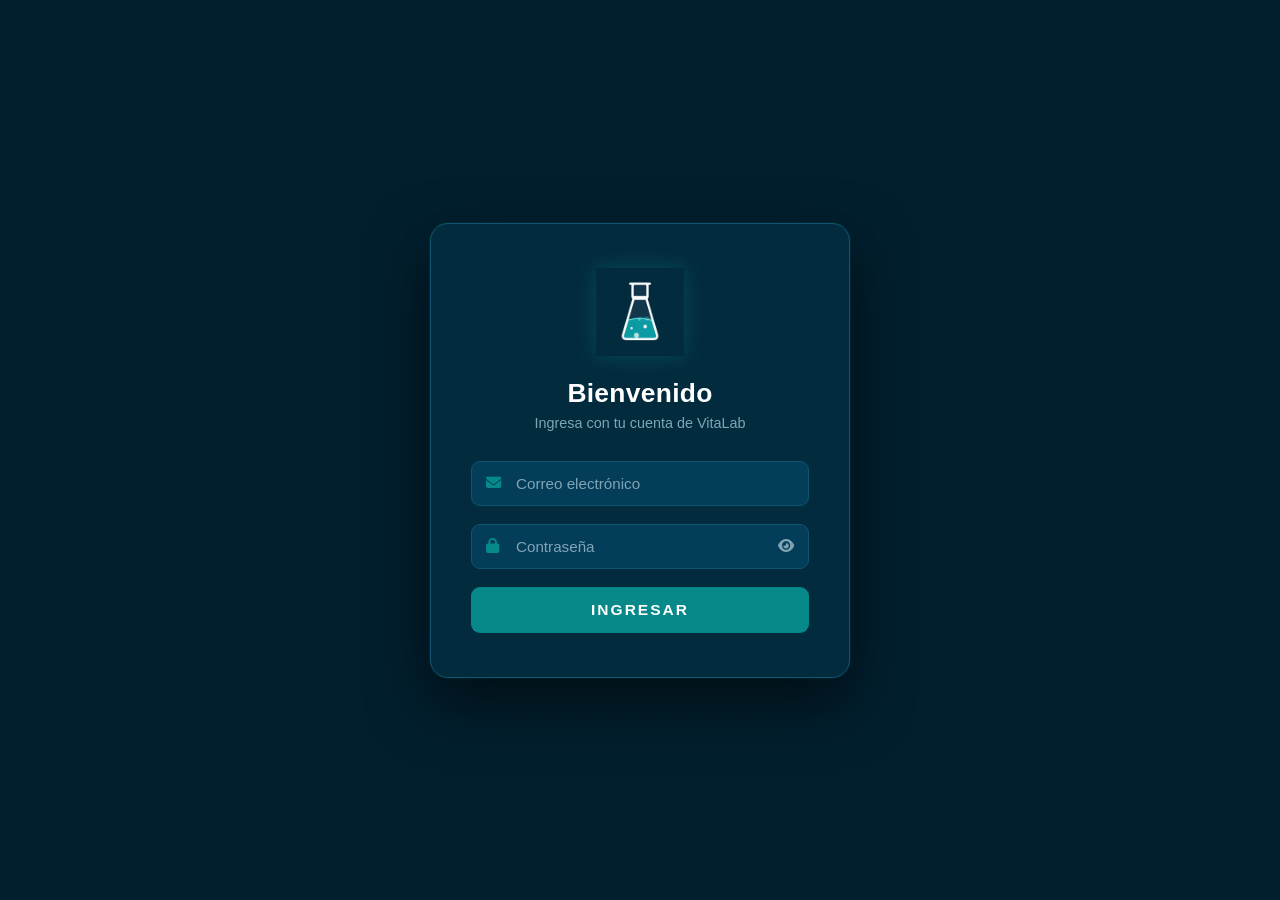
==== commit a5f6ad3c: "agregando devoluciones" ====
--- a/index.html
+++ b/index.html
@@ -87,14 +87,14 @@
                                 <img src="images/prestamos.png" alt="logo de gmail" width="20">
                                 <span> &nbsp;&nbsp;&nbsp;&nbsp;Préstamos </span>
                             </a>
-                        </li> 
-                        
+                        </li>
+
                         <li>
                             <a href="#DecimaContenido" id="DecimoBoton">
-                                <img src="images/prestamos.png" alt="logo de devoluciones" width="20">
+                                <img src="images/devoluciones.png" alt="logo de devoluciones" width="20">
                                 <span> &nbsp;&nbsp;&nbsp;&nbsp;Devoluciones </span>
                             </a>
-                        </li>
+                        </li>                        
                     </ul>
                 </nav>
 
--- a/styleVitalab.css
+++ b/styleVitalab.css
@@ -420,6 +420,16 @@
     background: #c6f4f4;         
 }
 
+.contenido tbody tr.solicitud-seleccionada {
+    background: #d8f0ee;
+    box-shadow: inset 4px 0 #068988;
+}
+
+.contenido tbody tr[data-solicitud]:focus-visible {
+    outline: 2px solid #043D59;
+    outline-offset: -2px;
+}
+
 /*contenedor con scroll para que la tabla no choque con las olas*/
 .scroll_tabla {
     width: 90%;
@@ -811,7 +821,9 @@
 }
 
 .inventario .inventario_tabla th:nth-child(5),
-.inventario .inventario_tabla td:nth-child(5) {
+.inventario .inventario_tabla td:nth-child(5),
+.inventario .inventario_tabla th:nth-child(6),
+.inventario .inventario_tabla td:nth-child(6) {
     text-align: center;
 }
 
@@ -912,6 +924,45 @@
     margin-top: 20px;
 }
 
+.inventario .inventario_imagen_campo {
+    grid-column: 1 / -1;
+}
+
+.inventario .inventario_imagen_campo input {
+    padding: 8px;
+}
+
+.inventario .inventario_imagen_campo span {
+    color: #4D626B;
+    font-size: 12px;
+    font-weight: 400;
+}
+
+.inventario_imagen_previa {
+    display: flex;
+    align-items: center;
+    gap: 14px;
+    margin-top: 16px;
+    padding: 12px;
+    border: 1px solid #D9D9D9;
+    border-radius: 5px;
+    background: #F7FAFA;
+}
+
+.inventario_imagen_previa img {
+    width: 96px;
+    height: 82px;
+    flex: 0 0 96px;
+    object-fit: contain;
+    background: #FFFFFF;
+}
+
+.inventario_imagen_previa p {
+    margin: 0;
+    color: #4D626B;
+    font-size: 13px;
+}
+
 .inventario_catalogos {
     width: min(900px, 100%);
 }
@@ -1045,6 +1096,16 @@
     .inventario_gestion_acciones > button {
         flex: 1 1 100%;
     }
+
+    .inventario_imagen_previa {
+        align-items: flex-start;
+    }
+
+    .inventario_imagen_previa img {
+        width: 72px;
+        height: 72px;
+        flex-basis: 72px;
+    }
 }
 
 .inventario_modal_contenido.inventario_catalogos {
@@ -1146,3 +1207,321 @@
         flex: 1 1 auto;
     }
 }
+
+.modulo_prestamos {
+    position: relative;
+    z-index: 1;
+    width: min(1280px, 100%);
+    margin: 0 auto;
+    padding: 12px 18px 130px;
+    color: #043D59;
+}
+
+.prestamos_encabezado {
+    margin: 0 0 20px;
+    text-align: center;
+}
+
+.prestamos_encabezado .titulo {
+    margin-bottom: 4px;
+}
+
+.prestamos_encabezado p,
+.prestamo_panel_encabezado p,
+.prestamo_subencabezado p {
+    color: #4D626B;
+    font-size: 14px;
+}
+
+.prestamo_panel {
+    margin: 0 0 20px;
+    padding: 22px;
+    border: 1px solid #D9D9D9;
+    border-top: 4px solid #068988;
+    border-radius: 6px;
+    background: #FFFFFF;
+}
+
+.prestamo_panel_encabezado {
+    margin-bottom: 18px;
+}
+
+.prestamo_panel_encabezado h2 {
+    margin: 0 0 4px;
+    color: #043D59;
+    font-size: 22px;
+}
+
+.modulo_prestamos #formPrestamo {
+    display: flex;
+    width: 100%;
+    align-items: stretch;
+    gap: 18px;
+}
+
+.prestamo_datos {
+    display: grid;
+    grid-template-columns: repeat(2, minmax(0, 1fr));
+    gap: 16px;
+}
+
+.prestamo_campo {
+    display: flex;
+    min-width: 0;
+    flex-direction: column;
+    gap: 6px;
+}
+
+.prestamo_campo label {
+    color: #043D59;
+    font-size: 13px;
+    font-weight: 600;
+}
+
+.prestamo_campo select,
+.prestamo_campo input {
+    width: 100%;
+    min-height: 44px;
+    padding: 9px 11px;
+    border: 1px solid #A8B4B8;
+    border-radius: 5px;
+    background: #FFFFFF;
+    color: #043D59;
+    font: inherit;
+}
+
+.prestamo_seccion_equipo {
+    display: grid;
+    gap: 14px;
+}
+
+.prestamo_subencabezado h3 {
+    margin: 0 0 3px;
+    color: #043D59;
+    font-size: 17px;
+}
+
+.modulo_prestamos #formPrestamo .prestamo_filtros {
+    width: 100%;
+    grid-template-columns: minmax(220px, 1.5fr) repeat(2, minmax(160px, 1fr));
+    margin: 0;
+}
+
+.prestamo_tabla_contenedor {
+    width: 100%;
+    max-height: 340px;
+    min-height: 90px;
+    margin: 0;
+    overflow: auto;
+    border: 1px solid #D9D9D9;
+    border-radius: 5px;
+}
+
+.modulo_prestamos .prestamo_tabla {
+    display: table;
+    width: 100%;
+    min-width: 790px;
+    margin: 0;
+    overflow: visible;
+    background: #FFFFFF;
+}
+
+.modulo_prestamos .prestamo_tabla th,
+.modulo_prestamos .prestamo_tabla td {
+    padding: 10px 12px;
+    border-bottom: 1px solid #E1E7E9;
+    text-align: left;
+    vertical-align: middle;
+    font-size: 14px;
+}
+
+.modulo_prestamos .prestamo_tabla th {
+    position: sticky;
+    top: 0;
+    z-index: 1;
+    background: #068988;
+    color: #FFFFFF;
+}
+
+.modulo_prestamos .prestamo_tabla td:first-child,
+.modulo_prestamos .prestamo_tabla th:first-child {
+    width: 76px;
+    text-align: center;
+}
+
+.modulo_prestamos .prestamo_tabla input[type="checkbox"] {
+    width: 20px;
+    height: 20px;
+    accent-color: #068988;
+}
+
+.modulo_prestamos .prestamo_tabla .prestamo_cantidad {
+    width: 82px;
+    min-height: 36px;
+    padding: 5px 8px;
+    border: 1px solid #A8B4B8;
+    border-radius: 4px;
+    color: #043D59;
+}
+
+.modulo_prestamos .prestamo_tabla tr:focus-visible {
+    outline: 2px solid #043D59;
+}
+
+.prestamo_pie_formulario {
+    display: flex;
+    align-items: center;
+    justify-content: space-between;
+    gap: 16px;
+    padding-top: 16px;
+    border-top: 1px solid #D9D9D9;
+}
+
+.prestamo_pie_formulario p {
+    margin: 0;
+    color: #043D59;
+    font-size: 14px;
+    font-weight: 600;
+}
+
+.prestamo_pie_formulario .botones {
+    display: flex;
+    flex-wrap: wrap;
+    justify-content: flex-end;
+    gap: 10px;
+}
+
+.modulo_prestamos button:disabled {
+    cursor: not-allowed;
+    opacity: .55;
+}
+
+.prestamo_mensaje_formulario {
+    min-height: 20px;
+    margin: -8px 0 0;
+    color: #043D59;
+    font-size: 14px;
+}
+
+.prestamo_tabla_historial {
+    max-height: 300px;
+}
+
+.prestamo_solicitudes_encabezado {
+    display: flex;
+    align-items: center;
+    justify-content: space-between;
+    gap: 16px;
+}
+
+.prestamo_solicitudes_encabezado h2 {
+    margin-bottom: 4px;
+}
+
+.prestamo_acciones_solicitud {
+    display: flex;
+    flex-wrap: wrap;
+    gap: 9px;
+}
+
+.prestamo_acciones_solicitud button {
+    min-height: 42px;
+    padding: 8px 14px;
+}
+
+#tablaSolicitudesPendientes tr[data-solicitud] {
+    cursor: pointer;
+}
+
+#tablaSolicitudesPendientes tr[data-solicitud]:focus-visible {
+    outline: 2px solid #043D59;
+    outline-offset: -2px;
+}
+
+@media (max-width: 760px) {
+    .modulo_prestamos {
+        padding: 12px 12px 120px;
+    }
+
+    .prestamo_panel {
+        padding: 18px 14px;
+    }
+
+    .modulo_prestamos #formPrestamo .prestamo_filtros {
+        grid-template-columns: repeat(2, minmax(0, 1fr));
+    }
+
+    .modulo_prestamos #formPrestamo .prestamo_filtros .inventario_filtro:first-child {
+        grid-column: 1 / -1;
+    }
+
+    .prestamo_solicitudes_encabezado {
+        align-items: flex-start;
+        flex-direction: column;
+    }
+}
+
+@media (max-width: 540px) {
+    .modulo_prestamos {
+        padding: 10px 8px 120px;
+    }
+
+    .prestamo_panel {
+        padding: 16px 12px;
+    }
+
+    .prestamo_datos,
+    .modulo_prestamos #formPrestamo .prestamo_filtros {
+        grid-template-columns: minmax(0, 1fr);
+    }
+
+    .modulo_prestamos #formPrestamo .prestamo_filtros .inventario_filtro:first-child {
+        grid-column: auto;
+    }
+
+    .prestamo_pie_formulario {
+        align-items: stretch;
+        flex-direction: column;
+    }
+
+    .prestamo_pie_formulario .botones,
+    .prestamo_acciones_solicitud {
+        width: 100%;
+    }
+
+    .prestamo_pie_formulario .botones button,
+    .prestamo_acciones_solicitud button {
+        flex: 1 1 100%;
+    }
+}
+
+
+/*---------------------------------------------------------------PESTAÑAS DE DEVOLUCIONES---------------------------------------------------------------*/
+
+.pestanas_devolucion {
+    display: flex;
+    justify-content: center;
+    flex-wrap: wrap;
+    gap: 10px;
+    margin: 10px 0;
+}
+
+.pestana_devolucion {
+    padding: 10px 22px;
+    font-size: 15px;
+    cursor: pointer;
+    border: 1px solid #068988;
+    border-radius: 6px;
+    background: #FFFFFF;
+    color: #068988;
+}
+
+.pestana_devolucion.activa {
+    background: #068988;
+    color: #FFFFFF;
+}
+
+#panelReparaciones .scroll_tabla,
+#panelNotificaciones .scroll_tabla {
+    max-height: 45vh;
+}
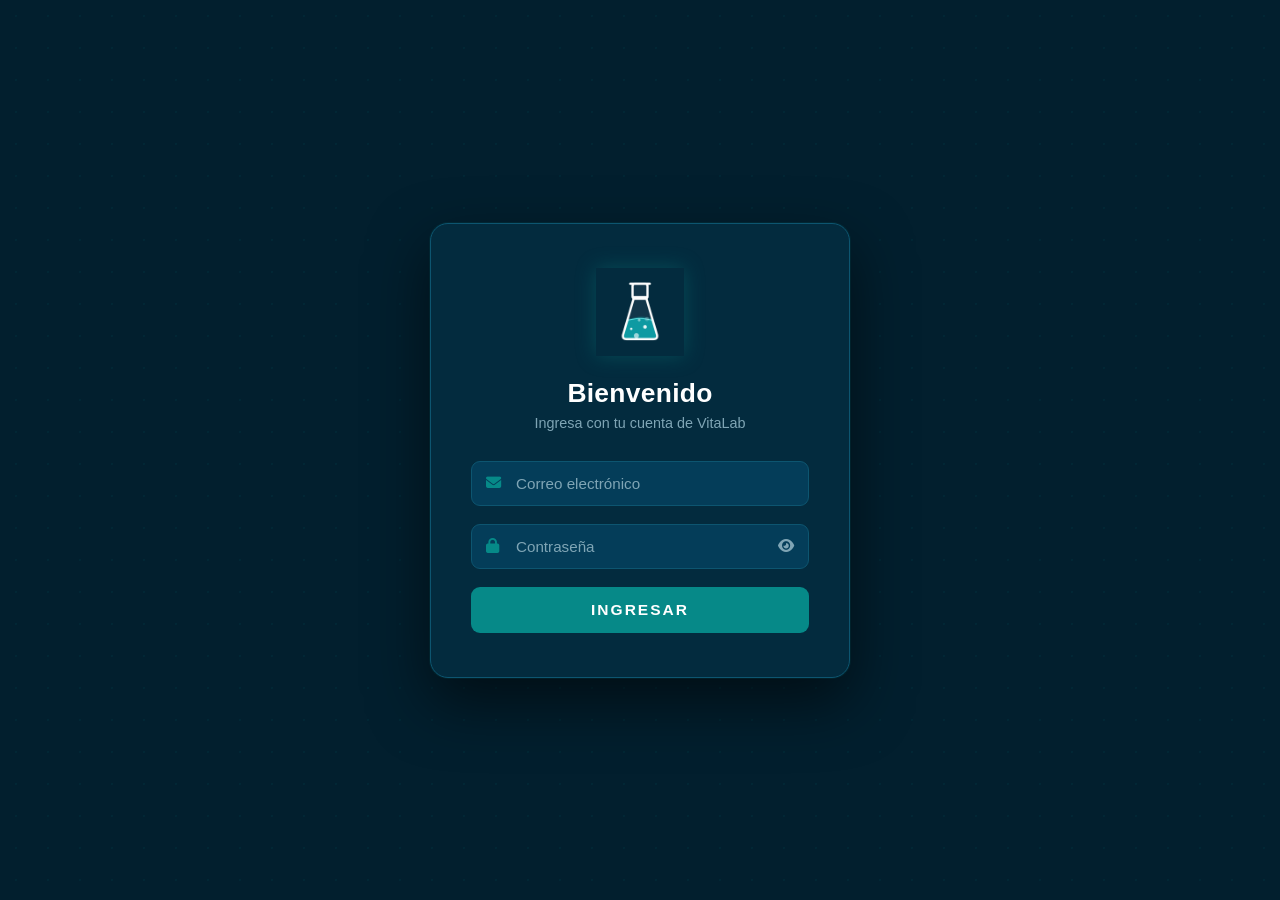
==== commit 0dadd937: "Subiendo mejoras en css, devoluciones, html etc" ====
--- a/index.html
+++ b/index.html
@@ -1,5 +1,5 @@
 <!DOCTYPE html>
-<html lang="en">
+<html lang="es">
         
     <head>
         <meta charset="UTF-8">
@@ -28,63 +28,63 @@
                         <br>
                         <li>
                             <a href="#PrimerContenido" id="PrimerBoton">
-                                <img src="images/dashboard.png" alt="logo de gmail" width="20">
+                                <img src="images/dashboard.png" alt="logo de dashboard" width="20">
                                 <span> &nbsp;&nbsp;&nbsp;&nbsp;Dashboard </span>
                             </a>
                         </li>
                             
                         <li>
                             <a href="#SegundoContenido" id="SegundoBoton">
-                                <img src="images/usuarios.png" alt="logo de gmail" width="20">
+                                <img src="images/usuarios.png" alt="logo de usuarios" width="20">
                                 <span> &nbsp;&nbsp;&nbsp;&nbsp;Usuarios </span>
                             </a>
                         </li>
                         
                         <li>
                             <a href="#TercerContenido" id="TercerBoton">
-                                <img src="images/modulos.png" alt="logo de gmail" width="10">
+                                <img src="images/modulos.png" alt="logo de módulos" width="10">
                                 <span> &nbsp;&nbsp;&nbsp;&nbsp;Módulos </span>
                             </a>
                         </li>
 
                         <li>
                             <a href="#CuartoContenido" id="CuartoBoton">
-                                <img src="images/perfiles.png" alt="logo de gmail" width="20">
+                                <img src="images/perfiles.png" alt="logo de perfiles" width="20">
                                 <span> &nbsp;&nbsp;&nbsp;&nbsp;Perfiles </span>
                             </a>
                         </li>
 
                         <li>
                             <a href="#QuintoContenido" id="QuintoBoton">
-                                <img src="images/permisos.png" alt="logo de gmail" width="20">
+                                <img src="images/permisos.png" alt="logo de permisos" width="20">
                                 <span> &nbsp;&nbsp;&nbsp;&nbsp;Permisos</P> </span>
                             </a>
                         </li>
 
                         <li>
                             <a href="#SextaContenido" id="SextoBoton">
-                                <img src="images/alumnos.png" alt="logo de gmail" width="20">
+                                <img src="images/alumnos.png" alt="logo de alumnos" width="20">
                                 <span> &nbsp;&nbsp;&nbsp;&nbsp;Alumnos </span>
                             </a>
                         </li>
 
                         <li>
                             <a href="#SeptimaContenido" id="SeptimoBoton">
-                                <img src="images/carreras.png" alt="logo de gmail" width="20">
+                                <img src="images/carreras.png" alt="logo de carreras" width="20">
                                 <span> &nbsp;&nbsp;&nbsp;&nbsp;Carreras </span>
                             </a>
                         </li>
 
                         <li>
                             <a href="#OctavaContenido" id="OctavaBoton">
-                                <img src="images/equipos.png" alt="logo de gmail" width="20">
+                                <img src="images/equipos.png" alt="logo de equipos" width="20">
                                 <span> &nbsp;&nbsp;&nbsp;&nbsp;Equipos </span>
                             </a>
                         </li>
 
                         <li>
                             <a href="#NovenaContenido" id="NovenoBoton">
-                                <img src="images/prestamos.png" alt="logo de gmail" width="20">
+                                <img src="images/prestamos.png" alt="logo de préstamos" width="20">
                                 <span> &nbsp;&nbsp;&nbsp;&nbsp;Préstamos </span>
                             </a>
                         </li>
--- a/styleVitalab.css
+++ b/styleVitalab.css
@@ -1020,13 +1020,20 @@
     gap: 10px;
 }
 
+main {
+    position: relative;
+    min-height: 100vh;
+    padding-bottom: 120px;
+}
+
 main > section:has(> .wave) {
-    position: fixed;
+    position: absolute;
     z-index: 0;
     right: 0;
     bottom: 0;
     left: 0;
     height: 100px;
+    overflow: hidden;
     pointer-events: none;
 }
 
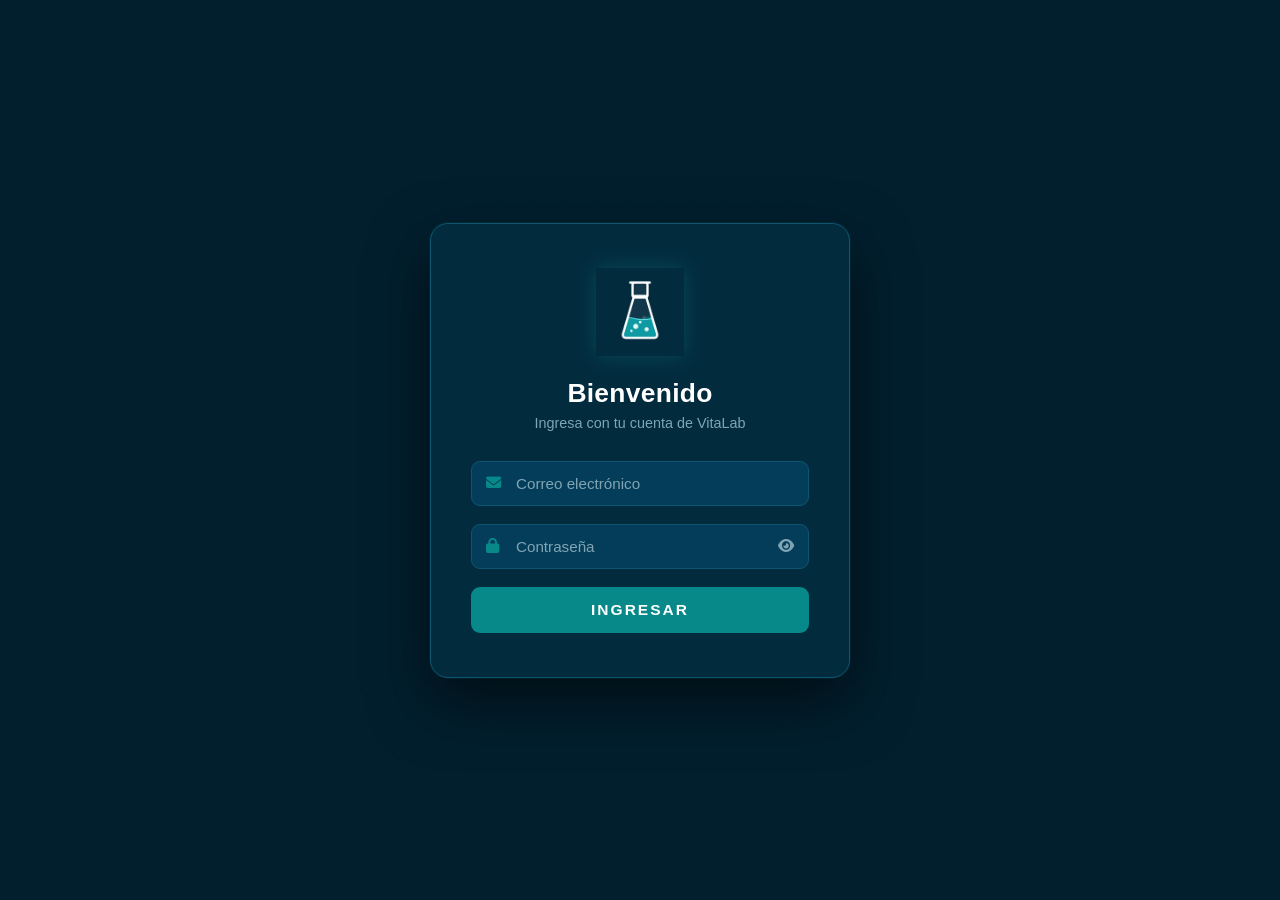
==== commit 5ec3ad2f: "implementacion del dashboard de vitalab" ====
--- a/index.html
+++ b/index.html
@@ -133,8 +133,7 @@
         <main>
 
             <section id="PrimerContenido" class="PrimeraSeccion">
-                <h1> VITALAB </h1>
-                <p>Sección del Dashboard.</p>
+                <div class="contenedor_dashboard"></div>
             </section>
 
             <!--Seccion del CRUD de Usuarios-->
--- a/styleVitalab.css
+++ b/styleVitalab.css
@@ -1532,3 +1532,339 @@
 #panelNotificaciones .scroll_tabla {
     max-height: 45vh;
 }
+
+
+/*---------------------------------------------------------------DASHBOARD---------------------------------------------------------------*/
+
+.dashboard_barra {
+    display: flex;
+    flex-wrap: wrap;
+    align-items: flex-end;
+    gap: 14px;
+}
+
+.dashboard_barra .inventario_filtro {
+    width: 220px;
+}
+
+.dashboard .inventario_mensaje_estado {
+    min-height: 0;
+    margin: 0;
+}
+
+.dashboard .inventario_mensaje_estado:empty {
+    display: none;
+}
+
+.dashboard_barra .inventario_mensaje_estado {
+    align-self: center;
+    color: #4D626B;
+}
+
+#mensajeDashboard {
+    margin-top: 12px;
+    color: #8A3030;
+}
+
+#dashboardContenido {
+    margin-top: 18px;
+}
+
+.dashboard_tarjetas {
+    display: grid;
+    grid-template-columns: repeat(3, minmax(0, 1fr));
+    gap: 14px;
+}
+
+.inventario button.dashboard_tarjeta {
+    display: flex;
+    flex-direction: column;
+    align-items: flex-start;
+    gap: 4px;
+    min-height: 118px;
+    padding: 14px 16px;
+    border: 1px solid #D9D9D9;
+    border-top: 4px solid #068988;
+    border-radius: 6px;
+    background: #FFFFFF;
+    color: #043D59;
+    text-align: left;
+}
+
+.inventario button.dashboard_tarjeta:hover:not(:disabled) {
+    border-color: #D9D9D9;
+    border-top-color: #068988;
+    background: #E8F7F6;
+    color: #043D59;
+}
+
+.inventario button.dashboard_tarjeta.dashboard_tarjeta_alerta,
+.inventario button.dashboard_tarjeta.dashboard_tarjeta_alerta:hover:not(:disabled) {
+    border-top-color: #8A3030;
+}
+
+.dashboard_tarjeta_titulo {
+    font-size: 14px;
+    color: #4D626B;
+}
+
+.dashboard_tarjeta strong {
+    font-size: 34px;
+    font-weight: 500;
+    line-height: 1.1;
+}
+
+.dashboard_tarjeta_alerta strong {
+    color: #8A3030;
+}
+
+.dashboard_tarjeta_detalle {
+    font-size: 13px;
+    color: #4D626B;
+}
+
+.dashboard_cuadricula {
+    display: grid;
+    grid-template-columns: repeat(3, minmax(0, 1fr));
+    gap: 18px;
+    margin-top: 18px;
+}
+
+.dashboard_panel {
+    min-width: 0;
+    padding: 18px 20px;
+    border: 1px solid #D9D9D9;
+    border-top: 4px solid #068988;
+    border-radius: 6px;
+    background: #FFFFFF;
+}
+
+.dashboard_panel_ancho {
+    grid-column: span 2;
+}
+
+.dashboard_panel h2 {
+    margin: 0 0 2px;
+    color: #043D59;
+    font-size: 20px;
+}
+
+.dashboard_subtitulo {
+    margin: 0 0 14px;
+    color: #4D626B;
+    font-size: 13px;
+}
+
+.dashboard_grafica svg {
+    display: block;
+    width: 100%;
+    height: auto;
+}
+
+.dashboard_leyenda {
+    display: flex;
+    flex-wrap: wrap;
+    gap: 6px 16px;
+    margin: 10px 0 0;
+    padding: 0;
+    list-style: none;
+    color: #043D59;
+    font-size: 13px;
+}
+
+.dashboard_leyenda li {
+    display: flex;
+    align-items: center;
+    gap: 6px;
+}
+
+.dashboard_muestra {
+    flex: 0 0 12px;
+    width: 12px;
+    height: 12px;
+    border-radius: 2px;
+}
+
+.dashboard_turquesa {
+    background: #068988;
+}
+
+.dashboard_azul {
+    background: #043D59;
+}
+
+.dashboard_rojo {
+    background: #8A3030;
+}
+
+.dashboard_gris {
+    background: #A8B4B8;
+}
+
+.dashboard_dona {
+    display: flex;
+    flex-wrap: wrap;
+    align-items: center;
+    justify-content: center;
+    gap: 18px;
+}
+
+.dashboard_dona svg {
+    flex: 0 0 150px;
+    width: 150px;
+    height: 150px;
+}
+
+.dashboard_dona .dashboard_leyenda {
+    flex-direction: column;
+    margin: 0;
+}
+
+.dashboard_lista {
+    display: grid;
+    gap: 14px;
+    margin: 14px 0 0;
+    padding: 0;
+    list-style: none;
+}
+
+.dashboard_fila_texto {
+    display: flex;
+    justify-content: space-between;
+    gap: 10px;
+    margin-bottom: 5px;
+    color: #043D59;
+    font-size: 14px;
+}
+
+.dashboard_fila_texto span:last-child {
+    color: #4D626B;
+    white-space: nowrap;
+}
+
+.dashboard_apilada {
+    display: flex;
+    height: 14px;
+    overflow: hidden;
+    border-radius: 3px;
+    background: #E1E7E9;
+}
+
+.dashboard_apilada span {
+    display: block;
+    height: 100%;
+}
+
+.dashboard_pista {
+    height: 10px;
+    overflow: hidden;
+    border-radius: 3px;
+    background: #E1E7E9;
+}
+
+.dashboard_pista span {
+    display: block;
+    height: 100%;
+    background: #068988;
+}
+
+.dashboard_resumen {
+    margin: 0;
+}
+
+.dashboard_resumen div {
+    display: flex;
+    justify-content: space-between;
+    gap: 12px;
+    padding: 9px 0;
+    border-bottom: 1px solid #E1E7E9;
+    color: #4D626B;
+    font-size: 14px;
+}
+
+.dashboard_resumen dd {
+    margin: 0;
+    color: #043D59;
+    font-weight: 500;
+    text-align: right;
+}
+
+.dashboard_tabla_scroll {
+    width: 100%;
+    max-height: 340px;
+    overflow: auto;
+    border: 1px solid #D9D9D9;
+    border-radius: 5px;
+}
+
+.dashboard .dashboard_tabla {
+    display: table;
+    width: 100%;
+    min-width: 420px;
+    margin: 0;
+    background: #FFFFFF;
+}
+
+.dashboard .dashboard_tabla th,
+.dashboard .dashboard_tabla td {
+    padding: 10px 12px;
+    border-bottom: 1px solid #E1E7E9;
+    text-align: left;
+    vertical-align: top;
+    font-size: 14px;
+}
+
+.dashboard .dashboard_tabla th {
+    position: sticky;
+    top: 0;
+    border: 0;
+    background: #068988;
+    color: #FFFFFF;
+}
+
+.dashboard .dashboard_tabla tbody tr:hover {
+    background: #E8F7F6;
+}
+
+.dashboard_situacion_vencido {
+    color: #8A3030;
+    font-weight: 500;
+}
+
+.dashboard_situacion_proximo {
+    color: #043D59;
+}
+
+.dashboard .dashboard_tabla td.dashboard_vacio_texto,
+.dashboard_lista .dashboard_vacio_texto {
+    color: #4D626B;
+    text-align: center;
+}
+
+@media (max-width: 1100px) {
+    .dashboard_cuadricula {
+        grid-template-columns: repeat(2, minmax(0, 1fr));
+    }
+}
+
+@media (max-width: 700px) {
+    .dashboard_tarjetas {
+        grid-template-columns: repeat(2, minmax(0, 1fr));
+    }
+
+    .dashboard_cuadricula {
+        grid-template-columns: minmax(0, 1fr);
+    }
+
+    .dashboard_panel_ancho {
+        grid-column: auto;
+    }
+
+    .dashboard_barra .inventario_filtro {
+        width: 100%;
+    }
+
+    .dashboard_barra button {
+        flex: 1 1 100%;
+    }
+}
